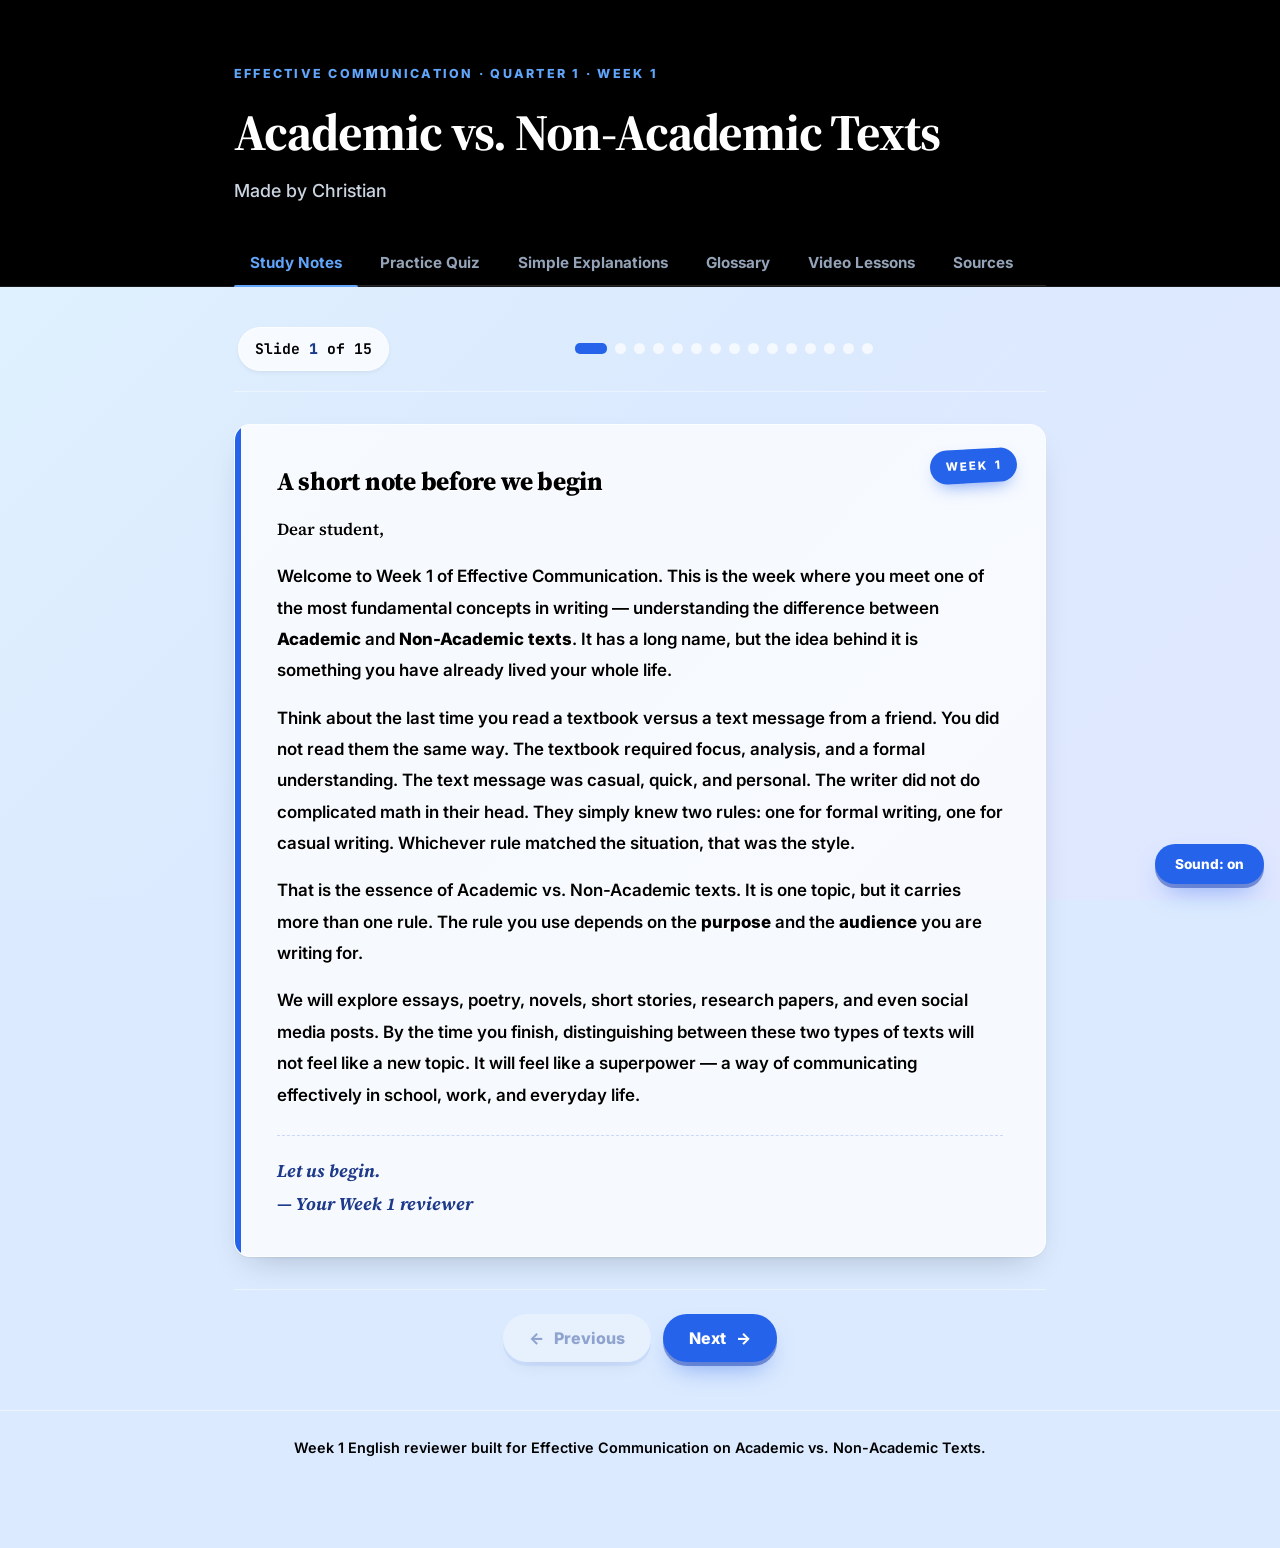
==== index.html @ e472d014 "Rename English2ndtermweek1.html to index.html" ====
<!DOCTYPE html>
<html lang="en">
<head>
<meta charset="UTF-8">
<meta name="viewport" content="width=device-width, initial-scale=1.0">
<title>Week 1 Reviewer — Academic vs Non-Academic Texts</title>
<link rel="preconnect" href="https://fonts.googleapis.com">
<link rel="preconnect" href="https://fonts.gstatic.com" crossorigin>
<link href="https://fonts.googleapis.com/css2?family=Source+Serif+4:ital,opsz,wght@0,8..60,400;0,8..60,600;0,8..60,700;1,8..60,400&family=Inter:wght@400;500;600;700;800&family=JetBrains+Mono:wght@400;500;600&display=swap" rel="stylesheet">
<link rel="stylesheet" href="English2ndtermweek1.css">
<script src="English2ndtermweek1.js" defer></script>
</head>
<body>

<div class="bg-video-overlay" aria-hidden="true"></div>

<div class="reading-progress" aria-hidden="true">
  <div class="reading-progress-fill" id="readingProgress"></div>
</div>

<canvas id="confetti" aria-hidden="true"></canvas>

<header class="site-header">
  <div class="wrap">
    <div class="eyebrow">Effective Communication &middot; Quarter 1 &middot; Week 1</div>
    <h1>Academic vs. Non-Academic Texts</h1>
    <p class="tagline">Made by Christian</p>

    <nav class="tabs" role="tablist">
      <button class="tab is-active" data-tab="learn" role="tab">Study Notes</button>
      <button class="tab" data-tab="quiz" role="tab">Practice Quiz</button>
      <button class="tab" data-tab="cheat" role="tab">Simple Explanations</button>
      <button class="tab" data-tab="glossary" role="tab">Glossary</button>
      <button class="tab" data-tab="videos" role="tab">Video Lessons</button>
      <button class="tab" data-tab="sources" role="tab">Sources</button>
    </nav>
  </div>
</header>

<main class="wrap">

  <!-- STUDY NOTES -->
  <section class="panel is-active" id="learn" role="tabpanel">
    <div class="deck">
      <div class="deck-progress">
        <span class="deck-counter">Slide <span id="slideNum">1</span> of <span id="slideTotal">16</span></span>
        <div class="deck-dots" id="deckDots"></div>
      </div>

      <div class="deck-stage" id="deckStage">

        <article class="slide">
          <div class="card intro-letter">
            <div class="letter-stamp">Week 1</div>
            <h2 class="letter-title">A short note before we begin</h2>
            <p class="letter-greeting">Dear student,</p>
            <p>
              Welcome to Week 1 of Effective Communication. This is the week where you
              meet one of the most fundamental concepts in writing &mdash;
              understanding the difference between <strong>Academic</strong> and
              <strong>Non-Academic texts</strong>. It has a long name, but the
              idea behind it is something you have already lived your whole life.
            </p>
            <p>
              Think about the last time you read a textbook versus a text message from a friend.
              You did not read them the same way. The textbook required focus, analysis,
              and a formal understanding. The text message was casual, quick, and personal.
              The writer did not do complicated math in their head. They simply knew two
              rules: one for formal writing, one for casual writing. Whichever rule
              matched the situation, that was the style.
            </p>
            <p>
              That is the essence of Academic vs. Non-Academic texts. It is one topic,
              but it carries more than one rule. The rule you use depends on the
              <strong>purpose</strong> and the <strong>audience</strong> you are writing for.
            </p>
            <p>
              We will explore essays, poetry, novels, short stories, research papers, and even
              social media posts. By the time you finish, distinguishing between these two types
              of texts will not feel like a new topic. It will feel like a superpower &mdash; a way
              of communicating effectively in school, work, and everyday life.
            </p>
            <p class="letter-sign">Let us begin.<br>&mdash; Your Week 1 reviewer</p>
          </div>
        </article>

        <article class="slide">
          <div class="card card-violet">
            <h2>What is an Academic Text?</h2>
            <p>An <strong>academic text</strong> is a formal, evidence-based mode of writing used in educational and professional contexts to explain, analyze, argue, or report research.</p>
            <div class="callout callout-violet">
              <span class="callout-label">Key Characteristics</span>
              <ul>
                <li><strong>Purpose:</strong> Inform, analyze, argue, or contribute new knowledge.</li>
                <li><strong>Audience:</strong> Scholars, professionals, students.</li>
                <li><strong>Language:</strong> Formal, precise, technical, objective.</li>
                <li><strong>Structure:</strong> Rigid (Introduction, Methodology, Results, Discussion, Conclusion).</li>
                <li><strong>Evidence:</strong> Citations, data, peer-reviewed sources.</li>
              </ul>
            </div>
            <p>Examples include essays, research papers, dissertations, and journal articles. These texts are designed to be read critically and analytically.</p>
          </div>
        </article>

        <article class="slide">
          <div class="card card-teal">
            <h2>What is a Non-Academic Text?</h2>
            <p>A <strong>non-academic text</strong> is a more informal, audience-focused mode of writing used to entertain, persuade, inform casually, or share personal experience.</p>
            <div class="callout callout-pink">
              <span class="callout-label">Key Characteristics</span>
              <ul>
                <li><strong>Purpose:</strong> Entertain, persuade, engage, share personal experience.</li>
                <li><strong>Audience:</strong> General public, peers.</li>
                <li><strong>Language:</strong> Informal, conversational, emotional, figurative.</li>
                <li><strong>Structure:</strong> Flexible (Chapters, stanzas, short paragraphs, dialogue).</li>
                <li><strong>Evidence:</strong> Personal anecdotes, emotional appeals, general observations.</li>
              </ul>
            </div>
            <p>Examples include blogs, social media posts, novels, short stories, and poems. These texts are designed to be read for enjoyment or casual information.</p>
          </div>
        </article>

        <article class="slide">
          <div class="card card-blue">
            <h2>Comparison: Audience & Purpose</h2>
            <table>
                <thead>
                    <tr>
                        <th>Aspect</th>
                        <th>Academic Text</th>
                        <th>Non-Academic Text</th>
                    </tr>
                </thead>
                <tbody>
                    <tr>
                        <td><strong>Audience</strong></td>
                        <td>Academic researchers, students and professionals</td>
                        <td>General audiences with varying levels of knowledge</td>
                    </tr>
                    <tr>
                        <td><strong>Purpose/Function</strong></td>
                        <td>Inform, argue or contribute new knowledge</td>
                        <td>Entertain, persuade or engage</td>
                    </tr>
                </tbody>
            </table>
            <p>The intended audience heavily dictates the purpose. If you are writing for a professor, your purpose is to demonstrate knowledge and analysis. If you are writing for a social media follower, your purpose is to capture attention and entertain.</p>
          </div>
        </article>

        <article class="slide">
          <div class="card card-amber">
            <h2>Comparison: Structure & Language</h2>
            <table>
                <thead>
                    <tr>
                        <th>Aspect</th>
                        <th>Academic Text</th>
                        <th>Non-Academic Text</th>
                    </tr>
                </thead>
                <tbody>
                    <tr>
                        <td><strong>Structure</strong></td>
                        <td>Introduction, body, methodology, discussion, conclusion, references</td>
                        <td>Flexible, depending on the format</td>
                    </tr>
                    <tr>
                        <td><strong>Language</strong></td>
                        <td>Formal, precise, technical, objective</td>
                        <td>Informal, conversational, emotional</td>
                    </tr>
                </tbody>
            </table>
            <p>Academic texts follow a rigid, predictable structure. Non-academic texts break the rules &mdash; a poem uses stanzas, a blog post uses short paragraphs, and a novel uses chapters. The language shifts from objective analysis to emotional connection.</p>
          </div>
        </article>

        <article class="slide">
          <div class="card card-emerald">
            <h2>Deep Dive: Academic Essays</h2>
            <p>An <strong>academic essay</strong> is a formal piece of writing that presents an argument or analysis on a specific topic.</p>
            <ul>
                <li><strong>Structure:</strong> Introduction (with thesis statement), Body paragraphs (each with a topic sentence and evidence), Conclusion.</li>
                <li><strong>Language:</strong> Formal, objective, and precise. Avoids contractions (e.g., "do not" instead of "don't") and slang.</li>
                <li><strong>Purpose:</strong> To persuade the reader through logical reasoning and evidence, not emotional manipulation.</li>
            </ul>
            <div class="callout callout-amber">
              <span class="callout-label">Example Topic</span>
              "The Impact of Social Media on Student Productivity" &mdash; This would require citing studies, analyzing data, and presenting a balanced argument.
            </div>
          </div>
        </article>

        <article class="slide">
          <div class="card card-pink">
            <h2>Deep Dive: Poetry & Creative Writing</h2>
            <p><strong>Poetry</strong> is a form of non-academic literature that uses aesthetic and rhythmic qualities of language to evoke meaning.</p>
            <ul>
                <li><strong>Structure:</strong> Lines, stanzas, and sometimes rhyme schemes. Free verse has no strict rules.</li>
                <li><strong>Language:</strong> Highly figurative, using metaphors, similes, and imagery. Economy of language is key.</li>
                <li><strong>Purpose:</strong> To evoke emotion, tell a story, or express an idea creatively.</li>
            </ul>
            <div class="callout callout-pink">
              <span class="callout-label">Example</span>
              "The sky wept with me." &mdash; This uses personification (giving human traits to the sky) to convey sadness. An academic text would say "It rained heavily while I was sad."
            </div>
          </div>
        </article>

        <article class="slide">
          <div class="card card-violet">
            <h2>Deep Dive: Novels & Short Stories</h2>
            <p><strong>Novels and short stories</strong> are extended fictional narratives that explore characters, plot, and themes.</p>
            <ul>
                <li><strong>Structure:</strong> Chapters (novels) or scenes (short stories), plot development, and varied pacing.</li>
                <li><strong>Language:</strong> Lyrical, conversational, or descriptive. Dialogue is used to reveal character.</li>
                <li><strong>Purpose:</strong> To entertain, explore the human condition, and provide an immersive experience.</li>
            </ul>
            <p>Unlike academic texts, which prioritize facts and logic, novels prioritize narrative and emotional resonance.</p>
          </div>
        </article>

        <article class="slide">
          <div class="card card-blue">
            <h2>Analyzing Excerpt 1: Social Media</h2>
            <p><strong>Topic:</strong> The Impact of Social Media on Student Productivity</p>
            <p><strong>Text:</strong> "Social media platforms have become integral to the daily lives of students, influencing both academic performance and social interactions (Edutopia, 2019). Recent studies indicate that excessive use of social networking sites can lead to reduced concentration and lower academic achievement. However, when used responsibly, these platforms can facilitate collaborative learning, peer support, and access to educational resources."</p>
            <hr>
            <p><strong>Analysis:</strong> This is an <strong>Academic Text</strong>. Notice the formal tone, the citation (Edutopia, 2019), the use of words like "integral," "facilitate," and "collaborative." The purpose is to inform and analyze based on evidence. The intended audience is scholars or educators.</p>
          </div>
        </article>

        <article class="slide">
          <div class="card card-pink">
            <h2>Analyzing Excerpt 2: Personal Blog</h2>
            <p><strong>Topic:</strong> Why I Can't Stop Scrolling</p>
            <p><strong>Text:</strong> "Honestly, I spend way too much time on social media. One minute I'm checking a friend's post, and the next thing I know, an hour has passed. It's fun though &mdash; I get to laugh at memes, watch videos, and chat with people. Sometimes I even find cool study tips or motivational quotes that help me out. Still, I know it distracts me from schoolwork..."</p>
            <hr>
            <p><strong>Analysis:</strong> This is a <strong>Non-Academic Text</strong>. The use of "I," "Honestly," and "way too much" creates a conversational, emotional tone. The purpose is to share a personal experience and entertain. The intended audience is peers or the general public.</p>
          </div>
        </article>

        <article class="slide">
          <div class="card card-emerald">
            <h2>How Purpose and Audience Shape the Text</h2>
            <p>Understanding the difference is crucial for effective communication. When you know <em>who</em> you are writing for and <em>why</em>, you automatically adjust:</p>
            <ul>
                <li><strong>Tone:</strong> Formal vs. Casual</li>
                <li><strong>Vocabulary:</strong> Technical jargon vs. Everyday language</li>
                <li><strong>Structure:</strong> Rigid methodology vs. Flexible narrative</li>
                <li><strong>Evidence:</strong> Citations and data vs. Personal anecdotes</li>
            </ul>
            <p>If you write a formal academic essay using "Honestly, I think..." and memes, you will fail to meet the expectations of your professor. If you write a casual blog post full of citations and technical jargon, your readers will lose interest.</p>
          </div>
        </article>

        <article class="slide">
          <div class="card card-amber">
            <h2>Guide Questions for Analysis</h2>
            <p>When you are given a text to analyze, ask yourself these questions to determine if it is Academic or Non-Academic:</p>
            <ol class="steps">
                <li>What is the text all about? (Topic)</li>
                <li>Is there a difference in the writing style? (Formal vs. Informal)</li>
                <li>How do the purpose and the intended readers shape the way the text is written?</li>
                <li>How do you define academic and non-academic texts through their purposes and audiences?</li>
                <li>Does the text use citations and data, or personal anecdotes and emotions?</li>
            </ol>
          </div>
        </article>

        <article class="slide">
          <div class="card card-blue">
            <h2>Examples of Academic Texts</h2>
            <table>
                <thead>
                    <tr>
                        <th>Example</th>
                        <th>Content</th>
                        <th>Structure</th>
                        <th>Language</th>
                    </tr>
                </thead>
                <tbody>
                    <tr>
                        <td><strong>Essay</strong></td>
                        <td>Argumentative or analytical claims supported by evidence.</td>
                        <td>Introduction, thesis, body, conclusion</td>
                        <td>Formal, precise, used disciplined vocabulary</td>
                    </tr>
                    <tr>
                        <td><strong>Research Paper</strong></td>
                        <td>Original study or systematic review of data and citations.</td>
                        <td>Abstract, introduction, methods, results, discussion, references</td>
                        <td>Objective, technical</td>
                    </tr>
                    <tr>
                        <td><strong>Book Review</strong></td>
                        <td>Critical evaluation of scholarly or literary work with supporting evidence.</td>
                        <td>Summary, critique, evaluation, conclusion, bibliographic details</td>
                        <td>Analytical, evaluative, formal tone</td>
                    </tr>
                </tbody>
            </table>
          </div>
        </article>

        <article class="slide">
          <div class="card card-teal">
            <h2>Examples of Non-Academic Texts</h2>
            <table>
                <thead>
                    <tr>
                        <th>Example</th>
                        <th>Content</th>
                        <th>Structure</th>
                        <th>Language</th>
                    </tr>
                </thead>
                <tbody>
                    <tr>
                        <td><strong>Short Story</strong></td>
                        <td>Fictional narrative focused on characters, plot, and theme.</td>
                        <td>Flexible narrative; scenes and dialogue; variable length</td>
                        <td>Descriptive, figurative, voice driven</td>
                    </tr>
                    <tr>
                        <td><strong>Novel</strong></td>
                        <td>Extended fictional work exploring characters.</td>
                        <td>Chapters, plot development, and varied pacing</td>
                        <td>Lyrical or conversational; stylistic variety</td>
                    </tr>
                    <tr>
                        <td><strong>Poetry</strong></td>
                        <td>Condensed; image-rich; exploring idea</td>
                        <td>Lines and stanzas; forms vary (free verse, sonnet, etc.)</td>
                        <td>Figurative, rhythmic, economy of language</td>
                    </tr>
                </tbody>
            </table>
          </div>
        </article>

        <article class="slide">
          <div class="card card-violet">
            <h2>Key Takeaways</h2>
            <p>Academic and non-academic texts serve different purposes and audiences. Understanding those differences helps students read more critically, choose the right tone and structure, and write more effectively for school, work, and everyday life.</p>
            <div class="callout callout-amber">
              <span class="callout-label">Remember</span>
              <ul>
                <li><strong>Academic:</strong> Formal, evidence-based, objective, structured.</li>
                <li><strong>Non-Academic:</strong> Informal, audience-focused, emotional, flexible.</li>
              </ul>
            </div>
          </div>
        </article>

      </div>

      <div class="deck-controls">
        <button class="deck-btn" id="prevSlide" type="button" aria-label="Previous slide">
          <span aria-hidden="true">&larr;</span> Previous
        </button>
        <button class="deck-btn primary" id="nextSlide" type="button" aria-label="Next slide">
          Next <span aria-hidden="true">&rarr;</span>
        </button>
      </div>
    </div>
  </section>

  <!-- QUIZ -->
  <section class="panel" id="quiz" role="tabpanel">
    <div id="quizArea">
      <div class="quiz-toolbar">
        <div class="quiz-meta">
          <div class="pill pill-violet">Question <span id="qNum">1</span> of 50</div>
          <div class="pill pill-amber">Streak <span id="streak">0</span></div>
          <div class="pill pill-teal">Score <span id="score">0</span></div>
        </div>
        <button class="shuffle-btn" id="shuffleBtn" type="button">
          <span class="shuffle-icon" aria-hidden="true">
            <svg viewBox="0 0 24 24" width="18" height="18" fill="none" stroke="currentColor" stroke-width="2.2" stroke-linecap="round" stroke-linejoin="round">
              <polyline points="16 3 21 3 21 8"></polyline>
              <line x1="4" y1="20" x2="21" y2="3"></line>
              <polyline points="21 16 21 21 16 21"></polyline>
              <line x1="15" y1="15" x2="21" y2="21"></line>
              <line x1="4" y1="4" x2="9" y2="9"></line>
            </svg>
          </span>
          Shuffle questions
        </button>
      </div>

      <div class="progress"><div class="progress-fill" id="barFill"></div></div>

      <div class="q-card" id="questionCard">
        <div class="q-tag" id="qTag">Concept</div>
        <div class="q-text" id="qText"></div>
        <div class="options" id="options"></div>
        <div class="explain" id="explain">
          <div class="explain-head" id="explainHead"></div>
          <div class="explain-body" id="explainBody"></div>
        </div>
        <div class="next-wrap" id="nextWrap">
          <button class="btn" id="nextBtn">Next question</button>
        </div>
      </div>
    </div>
    <div id="resultArea" hidden></div>
  </section>

  <!-- SIMPLE EXPLANATIONS -->
  <section class="panel" id="cheat" role="tabpanel">
    <article class="card card-violet">
      <h2>Simple Explanations</h2>
      <p>Core concepts broken down into easy-to-understand comparisons.</p>
    </article>
    <div id="cheatSheet"></div>
  </section>

  <!-- GLOSSARY -->
  <section class="panel" id="glossary" role="tabpanel">
    <article class="card card-teal">
      <h2>English &mdash; Filipino Glossary</h2>
      <p>Key terms used in this reviewer, with their Filipino translations.</p>
    </article>
    <div id="glossaryList"></div>
  </section>

  <!-- VIDEOS -->
  <section class="panel" id="videos" role="tabpanel">
    <article class="card card-pink">
      <h2>Video Lessons</h2>
      <p>Curated videos to help you master Academic and Non-Academic writing.</p>
    </article>
    <div id="videoList"></div>
  </section>

  <!-- SOURCES -->
  <section class="panel" id="sources" role="tabpanel">
    <article class="card card-emerald">
      <h2>Source Materials</h2>
      <p>Click on any image to zoom in and view the original screenshots. Replace these placeholders with your 24 actual screenshots by updating the <code>src</code> attributes below.</p>
    </article>
    <div class="sources-grid" id="sourcesGrid">
      <!-- Replace the src paths below with your actual image file names (e.g., "screenshot1.png") -->
      <img src="Academicvsnonacademic.png" alt="Source Screenshot 1" class="source-img">
      <img src="1.png" alt="Source Screenshot 2" class="source-img">
      <img src="2.png" alt="Source Screenshot 3" class="source-img">
      <img src="3.png" alt="Source Screenshot 4" class="source-img">
      <img src="4.png" alt="Source Screenshot 5" class="source-img">
      <img src="5.png" alt="Source Screenshot 6" class="source-img">
      <img src="6.png" alt="Source Screenshot 7" class="source-img">
      <img src="7.png" alt="Source Screenshot 8" class="source-img">
      <img src="8.png" alt="Source Screenshot 9" class="source-img">
      <img src="9.png" alt="Source Screenshot 10" class="source-img">
      <img src="10.png" alt="Source Screenshot 11" class="source-img">
      <img src="11.png" alt="Source Screenshot 12" class="source-img">
      <img src="12.png" alt="Source Screenshot 13" class="source-img">
      <img src="13.png" alt="Source Screenshot 14" class="source-img">
      <img src="14.png" alt="Source Screenshot 15" class="source-img">
      <img src="15.png" alt="Source Screenshot 16" class="source-img">
      <img src="16.png" alt="Source Screenshot 17" class="source-img">
      <img src="17.png" alt="Source Screenshot 18" class="source-img">
      <img src="18.png" alt="Source Screenshot 19" class="source-img">
      <img src="19.png" alt="Source Screenshot 20" class="source-img">
      <img src="20.png" alt="Source Screenshot 21" class="source-img">
      <img src="21.png" alt="Source Screenshot 22" class="source-img">
      <img src="22.png" alt="Source Screenshot 23" class="source-img">
      <img src="23.png" alt="Source Screenshot 24" class="source-img">
    </div>
  </section>

</main>

<footer class="site-footer">
  <div class="wrap">
    <p>Week 1 English reviewer built for Effective Communication on Academic vs. Non-Academic Texts.</p>
  </div>
</footer>

<button class="sound-toggle" id="muteBtn" aria-label="Toggle sound">Sound: on</button>

<!-- Zoom Modal -->
<div class="zoom-modal" id="zoomModal">
  <button class="zoom-close" id="zoomClose" aria-label="Close zoom">&times;</button>
  <img src="" alt="Zoomed Source" id="zoomImg">
</div>

</body>
</html>
---- English2ndtermweek1.css ----
/* =====================
   Design tokens — blue
   ===================== */
:root{
  --ink:#000000;
  --ink-2:#000000;
  --ink-3:#1f2937;
  --line:rgba(37,99,235,.22);
  --line-2:rgba(37,99,235,.12);

  --blue:#2563eb;
  --blue-d:#1e3a8a;
  --blue-soft:rgba(219,234,254,.9);

  --sky:#0ea5e9;
  --sky-d:#075985;
  --sky-soft:rgba(224,242,254,.9);

  --indigo:#4f46e5;
  --indigo-d:#312e81;
  --indigo-soft:rgba(224,231,255,.9);

  --cyan:#06b6d4;
  --cyan-d:#155e75;
  --cyan-soft:rgba(207,250,254,.9);

  --navy:#1e3a8a;
  --steel:#334155;

  --green:#10b981;
  --green-d:#065f46;
  --green-soft:rgba(209,250,229,.95);
  --red:#920000;
  --red-d:#991b1b;
  --red-soft:rgba(254,226,226,.95);

  --youtube:#ff0000;

  --glass:rgba(255,255,255,.7);
  --glass-strong:rgba(255,255,255,.82);
  --glass-soft:rgba(255,255,255,.58);
  --glass-blur:blur(10px);

  --radius:16px;
  --radius-sm:10px;
  --shadow:0 1px 2px rgba(15,23,42,.06), 0 14px 32px -16px rgba(15,23,42,.28);
  --shadow-lg:0 26px 50px -22px rgba(15,23,42,.38);

  --ease-out:cubic-bezier(.22,1,.36,1);
  --ease-smooth:cubic-bezier(.4,0,.2,1);
  --ease-spring:cubic-bezier(.34,1.56,.64,1);
}

*{box-sizing:border-box;margin:0;padding:0;}
html{scroll-behavior:smooth;}

body{
  font-family:'Inter',system-ui,-apple-system,'Segoe UI',sans-serif;
  font-size:18px;
  line-height:1.75;
  color:#000;
  font-weight:600;
  background:#dbeafe;
  -webkit-font-smoothing:antialiased;
  padding-bottom:64px;
  position:relative;
  overflow-x:hidden;
  min-height:100vh;
}

.bg-video-overlay{
  position:fixed;
  inset:0;
  background:linear-gradient(135deg, #e0f2fe 0%, #dbeafe 50%, #e0e7ff 100%);
  z-index:-1;
  pointer-events:none;
}

h1,h2,h3{
  font-family:'Source Serif 4',Georgia,serif;
  font-weight:700;
  line-height:1.3;
  color:#000;
}

.wrap{max-width:860px;margin:0 auto;padding:0 24px;position:relative;z-index:2;}

/* Reading progress */
.reading-progress{position:fixed;top:0;left:0;right:0;height:3px;z-index:100;pointer-events:none;}
.reading-progress-fill{
  height:100%;width:0;
  background:var(--blue);
  transition:width .55s var(--ease-out);
  border-radius:0 2px 2px 0;
}

/* Header */
.site-header{
  background:#000000;
  border-bottom:1px solid rgba(255,255,255,.1);
  padding:56px 0 0;
  margin-bottom:40px;
  position:relative;z-index:3;
  animation:headerIn .7s var(--ease-out) both;
}
@keyframes headerIn{from{opacity:0;transform:translateY(-14px);}to{opacity:1;transform:none;}}
.site-header .eyebrow{
  font-size:.78rem;letter-spacing:.18em;text-transform:uppercase;font-weight:800;
  color:#60a5fa;
  margin-bottom:14px;display:inline-block;
}
.site-header h1{
  font-size:clamp(2.2rem,5vw,3.2rem);
  letter-spacing:-.02em;
  margin-bottom:10px;
  color:#ffffff;
}
.site-header .tagline{color:#cbd5e1;font-size:1.12rem;max-width:52ch;font-weight:500;}

/* Tabs */
.tabs{display:flex;gap:6px;margin-top:32px;border-bottom:1px solid rgba(255,255,255,.15);flex-wrap:wrap;}
.tab{
  position:relative;font-family:inherit;font-size:.95rem;font-weight:700;color:#94a3b8;
  background:none;border:none;padding:14px 16px;margin-bottom:-1px;cursor:pointer;
  transition:color .3s var(--ease-smooth);
}
.tab::after{
  content:"";position:absolute;left:50%;right:50%;bottom:-1px;height:2px;
  background:#60a5fa;
  border-radius:2px 2px 0 0;
  transition:left .4s var(--ease-out), right .4s var(--ease-out);
}
.tab:hover{color:#ffffff;}
.tab:hover::after{left:16px;right:16px;}
.tab.is-active{color:#60a5fa;}
.tab.is-active::after{left:0;right:0;}

/* Panels */
.panel{display:none;}
.panel.is-active{display:block;animation:panelIn .6s var(--ease-out) both;}
@keyframes panelIn{from{opacity:0;transform:translateY(18px);}to{opacity:1;transform:none;}}

/* Cards */
.card{
  background:var(--glass);
  backdrop-filter:var(--glass-blur);
  -webkit-backdrop-filter:var(--glass-blur);
  border:1px solid rgba(255,255,255,.55);
  border-radius:var(--radius);
  padding:36px 38px;
  margin-bottom:20px;
  box-shadow:var(--shadow);
  position:relative;overflow:hidden;
  transition:transform .35s var(--ease-out), box-shadow .35s var(--ease-out), border-color .35s, background .35s;
}
.card:hover{
  transform:translateY(-3px);
  box-shadow:var(--shadow-lg);
  border-color:rgba(255,255,255,.8);
  background:rgba(255,255,255,.82);
}
.card::before{content:"";position:absolute;inset:0 auto 0 0;width:5px;background:var(--blue);transition:width .35s var(--ease-out);}
.card:hover::before{width:7px;}

.card-violet::before{background:var(--blue);}
.card-amber::before{background:var(--indigo);}
.card-teal::before{background:var(--cyan);}
.card-blue::before{background:var(--sky);}
.card-pink::before{background:var(--navy);}
.card-emerald::before{background:var(--steel);}

.card h2{
  font-size:1.6rem;
  letter-spacing:-.01em;
  margin-bottom:16px;
  font-weight:800;
  color:#000;
}
.card-violet h2{color:var(--blue-d);}
.card-amber h2{color:var(--indigo-d);}
.card-teal h2{color:var(--cyan-d);}
.card-blue h2{color:var(--sky-d);}
.card-pink h2{color:var(--navy);}
.card-emerald h2{color:var(--steel);}

.card h3.sub{
  font-size:1.08rem;font-family:'Inter',sans-serif;font-weight:800;
  color:#000;margin:28px 0 12px;
  padding-bottom:8px;border-bottom:1px solid var(--line-2);
}
.card h3.sub:first-of-type{margin-top:14px;}
.card p{color:#000;font-size:1.06rem;font-weight:600;margin-bottom:14px;line-height:1.8;}
.card p:last-child{margin-bottom:0;}
.card p strong{color:#000;font-weight:800;}
.card ul, .card ol { margin-left: 20px; margin-bottom: 16px; font-size: 1.05rem; }
.card li { margin-bottom: 8px; }

/* Intro letter */
.intro-letter{background:rgba(255,255,255,.75);padding:40px 42px 36px;}
.intro-letter::before{width:6px;background:var(--blue);}
.letter-stamp{
  position:absolute;top:24px;right:28px;
  font-size:.72rem;letter-spacing:.18em;text-transform:uppercase;font-weight:800;
  color:#fff;background:var(--blue);
  padding:7px 16px;border-radius:999px;
  box-shadow:0 8px 18px -8px rgba(37,99,235,.7);
  transform:rotate(-3deg);
  transition:transform .4s var(--ease-spring);
}
.intro-letter:hover .letter-stamp{transform:rotate(0) scale(1.05);}
.letter-title{
  font-family:'Source Serif 4',Georgia,serif;
  font-size:1.75rem;font-weight:800;color:var(--blue-d);
  margin-bottom:20px;letter-spacing:-.015em;
}
.letter-greeting{
  font-family:'Source Serif 4',Georgia,serif;
  font-size:1.25rem;font-weight:700;color:#000;margin-bottom:16px;
}
.intro-letter p{color:#000;font-size:1.06rem;font-weight:600;line-height:1.85;margin-bottom:16px;}
.intro-letter p.letter-sign{
  font-family:'Source Serif 4',Georgia,serif;font-style:italic;
  color:var(--blue-d);margin-top:24px;padding-top:18px;
  border-top:1px dashed var(--line);font-size:1.12rem;font-weight:700;
}

/* Callouts */
.callout{
  background:rgba(219,234,254,.92);
  backdrop-filter:blur(6px);
  -webkit-backdrop-filter:blur(6px);
  border-left:4px solid var(--blue);
  border-radius:0 var(--radius-sm) var(--radius-sm) 0;
  padding:18px 22px;margin:20px 0;
  color:#000;font-size:1.02rem;font-weight:600;line-height:1.75;
  transition:transform .3s var(--ease-out);
}
.callout:hover{transform:translateX(4px);}
.callout-label{
  display:block;font-size:.76rem;letter-spacing:.14em;text-transform:uppercase;
  font-weight:800;color:var(--blue-d);margin-bottom:8px;
}
.callout-violet{background:rgba(219,234,254,.92);border-left-color:var(--blue);}
.callout-violet .callout-label{color:var(--blue-d);}
.callout-amber{background:rgba(224,231,255,.92);border-left-color:var(--indigo);}
.callout-amber .callout-label{color:var(--indigo-d);}
.callout-pink{background:rgba(224,242,254,.92);border-left-color:var(--sky);}
.callout-pink .callout-label{color:var(--sky-d);}

/* Steps */
.steps{list-style:none;counter-reset:s;margin:16px 0 4px;}
.steps li{
  counter-increment:s;position:relative;
  padding:14px 0 14px 50px;
  color:#000;font-size:1.05rem;font-weight:600;
  border-bottom:1px solid var(--line-2);
  transition:padding-left .3s var(--ease-out), color .3s;
}
.steps li:hover{padding-left:56px;color:#000;}
.steps li:last-child{border-bottom:none;}
.steps li::before{
  content:counter(s);position:absolute;left:0;top:50%;
  transform:translateY(-50%);
  width:34px;height:34px;border-radius:50%;
  background:var(--blue);
  color:#fff;font-size:.95rem;font-weight:800;
  display:grid;place-items:center;
  box-shadow:0 6px 14px -6px rgba(37,99,235,.55);
  transition:transform .35s var(--ease-spring);
}
.steps li:hover::before{transform:translateY(-50%) scale(1.12);}

/* Tables */
table {
    width: 100%;
    border-collapse: collapse;
    margin: 20px 0;
    font-size: 0.95rem;
    background: rgba(255,255,255,.6);
    border-radius: var(--radius-sm);
    overflow: hidden;
}
th, td {
    border: 1px solid rgba(37,99,235,.15);
    padding: 12px 16px;
    text-align: left;
    color: #000;
}
th {
    background-color: rgba(219,234,254,.9);
    font-weight: 800;
}
tr:nth-child(even) {
    background-color: rgba(255,255,255,.4);
}

/* Deck */
.deck{position:relative;}

.deck-progress{
  display:flex;align-items:center;gap:16px;
  padding:0 4px 20px;border-bottom:1px solid rgba(255,255,255,.45);
  margin-bottom:32px;flex-wrap:wrap;
}
.deck-counter{
  font-family:'JetBrains Mono',ui-monospace,monospace;
  font-size:.92rem;font-weight:700;color:#000;
  padding:8px 16px;background:rgba(255,255,255,.75);
  backdrop-filter:blur(8px);
  -webkit-backdrop-filter:blur(8px);
  border:1px solid rgba(255,255,255,.6);
  border-radius:999px;
  white-space:nowrap;
  box-shadow:0 2px 6px -3px rgba(15,23,42,.15);
}
.deck-counter #slideNum{color:var(--blue-d);font-weight:800;}
.deck-dots{flex:1;display:flex;gap:8px;justify-content:center;align-items:center;flex-wrap:wrap;}
.deck-dot{
  width:11px;height:11px;border-radius:50%;
  background:rgba(255,255,255,.7);border:none;padding:0;cursor:pointer;
  transition:all .35s var(--ease-out);
}
.deck-dot:hover{transform:scale(1.5);background:var(--blue);}
.deck-dot.is-done{background:var(--blue);opacity:.6;}
.deck-dot.is-active{
  background:var(--blue);
  width:32px;border-radius:5px;
  box-shadow:0 6px 14px -6px rgba(37,99,235,.65);
}
.deck-dot.is-active:hover{transform:scale(1.05);}

.deck-stage{display:grid;align-items:start;}
.deck-stage > .slide{
  grid-area:1 / 1;
  opacity:0;visibility:hidden;
  transform:translateY(16px) scale(.985);
  transition:opacity .55s var(--ease-smooth),
             transform .7s var(--ease-out),
             visibility 0s linear .7s;
  pointer-events:none;
}
.deck-stage > .slide.is-active{
  opacity:1;visibility:visible;
  transform:translateY(0) scale(1);
  transition-delay:0s;pointer-events:auto;
}
.deck-stage > .slide > .card{margin-bottom:0;}

/* Deck nav */
.deck-controls{
  display:flex;
  justify-content:center;
  align-items:center;
  gap:12px;
  margin-top:32px;
  padding-top:24px;
  border-top:1px solid rgba(255,255,255,.45);
}
.deck-btn{
  display:inline-flex;align-items:center;gap:10px;
  font-family:inherit;font-size:1rem;font-weight:800;
  padding:14px 26px;border-radius:999px;cursor:pointer;border:none;
  background:rgba(255,255,255,.85);
  backdrop-filter:blur(8px);
  -webkit-backdrop-filter:blur(8px);
  color:var(--blue-d);
  box-shadow:0 4px 0 rgba(37,99,235,.2), 0 10px 22px -12px rgba(15,23,42,.3);
  transition:transform .3s var(--ease-spring), box-shadow .3s var(--ease-out), opacity .3s, background .3s;
}
.deck-btn:hover:not(:disabled){
  transform:translateY(-3px);
  background:rgba(255,255,255,1);
  box-shadow:0 7px 0 rgba(37,99,235,.2), 0 16px 28px -12px rgba(15,23,42,.4);
}
.deck-btn:active:not(:disabled){
  transform:translateY(1px);
  box-shadow:0 2px 0 rgba(37,99,235,.2), 0 4px 10px -6px rgba(15,23,42,.3);
}
.deck-btn:disabled{opacity:.4;cursor:not-allowed;transform:none;}
.deck-btn.primary{
  color:#fff;
  background:var(--blue);
  box-shadow:0 4px 0 rgba(30,64,175,.5), 0 14px 26px -10px rgba(37,99,235,.55);
}
.deck-btn.primary:hover:not(:disabled){
  background:var(--blue-d);
  box-shadow:0 7px 0 rgba(30,64,175,.5), 0 20px 32px -10px rgba(37,99,235,.65);
}

/* Quiz */
.quiz-toolbar{display:flex;gap:12px;justify-content:space-between;align-items:center;flex-wrap:wrap;margin-bottom:16px;}
.quiz-meta{display:flex;gap:8px;flex-wrap:wrap;}
.pill{
  background:rgba(255,255,255,.85);
  backdrop-filter:blur(8px);
  -webkit-backdrop-filter:blur(8px);
  border:1px solid rgba(255,255,255,.6);
  border-radius:999px;
  padding:8px 16px;font-size:.88rem;color:#000;font-weight:700;
  transition:transform .3s var(--ease-out), box-shadow .3s;
}
.pill:hover{transform:translateY(-2px);box-shadow:0 8px 18px -10px rgba(15,23,42,.3);}
.pill span{font-weight:900;color:#000;}
.pill-violet{background:rgba(219,234,254,.9);border-color:rgba(37,99,235,.35);color:var(--blue-d);}
.pill-violet span{color:var(--blue-d);}
.pill-amber{background:rgba(224,231,255,.9);border-color:rgba(79,70,229,.35);color:var(--indigo-d);}
.pill-amber span{color:var(--indigo-d);}
.pill-teal{background:rgba(207,250,254,.9);border-color:rgba(6,182,212,.4);color:var(--cyan-d);}
.pill-teal span{color:var(--cyan-d);}

.shuffle-btn{
  display:inline-flex;align-items:center;gap:9px;
  font-family:inherit;font-size:.95rem;font-weight:800;color:#fff;
  background:var(--blue);
  border:none;border-radius:999px;padding:13px 24px;cursor:pointer;
  box-shadow:0 4px 0 rgba(30,64,175,.5), 0 14px 26px -10px rgba(37,99,235,.55);
  transition:transform .3s var(--ease-spring), box-shadow .3s var(--ease-out), background .3s;
}
.shuffle-btn:hover{transform:translateY(-3px);background:var(--blue-d);box-shadow:0 7px 0 rgba(30,64,175,.5), 0 20px 32px -10px rgba(37,99,235,.65);}
.shuffle-btn:active{transform:translateY(1px);box-shadow:0 2px 0 rgba(30,64,175,.5);}
.shuffle-btn.is-spinning .shuffle-icon svg{animation:spin .7s var(--ease-out);}
@keyframes spin{from{transform:rotate(0);}to{transform:rotate(360deg);}}
.shuffle-icon{display:inline-flex;}

.progress{height:5px;background:rgba(255,255,255,.6);border-radius:3px;overflow:hidden;margin-bottom:24px;}
.progress-fill{
  height:100%;width:0;
  background:var(--blue);
  border-radius:3px;
  transition:width .6s var(--ease-out);
}

.q-card{
  background:rgba(255,255,255,.82);
  backdrop-filter:var(--glass-blur);
  -webkit-backdrop-filter:var(--glass-blur);
  border:1px solid rgba(255,255,255,.65);
  border-radius:var(--radius);padding:36px 38px;box-shadow:var(--shadow);
  animation:qIn .5s var(--ease-out) both;
}
@keyframes qIn{from{opacity:0;transform:translateY(12px);}to{opacity:1;transform:none;}}
.q-tag{
  display:inline-block;font-size:.76rem;letter-spacing:.14em;text-transform:uppercase;
  font-weight:900;color:var(--blue-d);background:rgba(219,234,254,.95);
  padding:6px 14px;border-radius:999px;margin-bottom:18px;
}
.q-text{
  font-family:'Source Serif 4',Georgia,serif;
  font-size:1.35rem;line-height:1.6;font-weight:700;
  white-space:pre-line;color:#000;margin-bottom:26px;
}

.options{display:grid;gap:12px;}
.opt{
  display:flex;align-items:flex-start;gap:14px;
  width:100%;text-align:left;
  background:rgba(255,255,255,.88);
  backdrop-filter:blur(6px);
  -webkit-backdrop-filter:blur(6px);
  border:2px solid rgba(255,255,255,.7);
  border-radius:var(--radius-sm);padding:16px 18px;
  font-family:inherit;font-size:1.05rem;font-weight:600;line-height:1.55;color:#000;
  cursor:pointer;
  transition:background .25s var(--ease-smooth),
             border-color .25s var(--ease-smooth),
             transform .25s var(--ease-spring),
             box-shadow .25s var(--ease-out);
}
.opt:hover:not(:disabled){
  background:rgba(219,234,254,.95);border-color:var(--blue);
  transform:translateY(-2px) scale(1.005);
  box-shadow:0 12px 24px -12px rgba(37,99,235,.45);
}
.opt:disabled{cursor:default;}
.opt .letter{
  flex:0 0 auto;width:28px;height:28px;border-radius:8px;
  background:rgba(37,99,235,.18);color:var(--blue-d);
  font-size:.88rem;font-weight:900;display:grid;place-items:center;
  transition:background .25s, color .25s, transform .25s var(--ease-spring);
}
.opt:hover:not(:disabled) .letter{transform:scale(1.1);}
.opt.correct{background:var(--green-soft);border-color:var(--green);box-shadow:0 8px 20px -10px rgba(16,185,129,.55);}
.opt.correct .letter{background:var(--green);color:#fff;}
.opt.wrong{background:var(--red-soft);border-color:var(--red);box-shadow:0 8px 20px -10px rgba(239,68,68,.55);}
.opt.wrong .letter{background:var(--red);color:#fff;}
.opt.dim{opacity:.5;}

.explain{
  display:none;margin-top:24px;border-radius:var(--radius-sm);padding:22px 24px;
  border:2px solid rgba(255,255,255,.7);
  background:rgba(255,255,255,.7);
  backdrop-filter:blur(8px);
  -webkit-backdrop-filter:blur(8px);
}
.explain.is-visible{display:block;animation:explainIn .5s var(--ease-out) both;}
@keyframes explainIn{from{opacity:0;transform:translateY(8px);}to{opacity:1;transform:none;}}
.explain.is-correct{background:var(--green-soft);border-color:var(--green);}
.explain.is-wrong{background:var(--red-soft);border-color:var(--red);}
.explain-head{
  font-family:'Source Serif 4',Georgia,serif;font-size:1.2rem;font-weight:800;
  margin-bottom:12px;color:#000;
}
.explain.is-correct .explain-head{color:var(--green-d);}
.explain.is-wrong .explain-head{color:var(--red-d);}
.explain-body{
  color:#000;font-size:1rem;font-weight:600;line-height:1.85;
  white-space:pre-line;
  font-family:'JetBrains Mono',ui-monospace,monospace;
}

.next-wrap{margin-top:24px;display:none;}
.next-wrap.is-visible{display:block;animation:explainIn .4s var(--ease-out) both;}

.btn{
  font-family:inherit;font-size:1rem;font-weight:800;
  border:none;border-radius:999px;padding:15px 30px;
  cursor:pointer;color:#fff;
  background:var(--blue);
  box-shadow:0 4px 0 rgba(30,64,175,.5), 0 14px 26px -10px rgba(37,99,235,.55);
  transition:transform .3s var(--ease-spring), box-shadow .3s var(--ease-out), background .3s;
}
.btn:hover{transform:translateY(-3px);background:var(--blue-d);box-shadow:0 7px 0 rgba(30,64,175,.5), 0 20px 32px -10px rgba(37,99,235,.65);}
.btn:active{transform:translateY(1px);box-shadow:0 2px 0 rgba(30,64,175,.5);}
.btn.secondary{
  background:rgba(255,255,255,.9);
  backdrop-filter:blur(8px);
  -webkit-backdrop-filter:blur(8px);
  color:var(--blue-d);
  box-shadow:0 4px 0 rgba(37,99,235,.2), 0 10px 22px -12px rgba(15,23,42,.3);
  border:1px solid rgba(255,255,255,.6);
}
.btn.secondary:hover{background:rgba(255,255,255,1);box-shadow:0 7px 0 rgba(37,99,235,.2), 0 16px 28px -12px rgba(15,23,42,.4);}

/* Results */
.result-card{text-align:center;}
.result-score{
  font-family:'Source Serif 4',Georgia,serif;font-size:4rem;font-weight:800;line-height:1;
  color:var(--blue-d);
  margin:10px 0 8px;
}
.result-msg{font-size:1.15rem;color:#000;font-weight:700;margin-bottom:6px;}
.result-meta{font-size:1rem;color:#1f2937;font-weight:600;margin-bottom:22px;}
.result-actions{display:flex;gap:10px;justify-content:center;flex-wrap:wrap;margin-top:26px;}

/* Simple Explanations / Glossary / Video items / Sources */
.cheat-item,.gloss-item,.video-item{
  background:rgba(255,255,255,.78);
  backdrop-filter:var(--glass-blur);
  -webkit-backdrop-filter:var(--glass-blur);
  border:1px solid rgba(255,255,255,.6);
  border-radius:var(--radius);
  box-shadow:var(--shadow);
  transition:transform .35s var(--ease-out), box-shadow .35s var(--ease-out), border-color .3s, background .3s;
}
.cheat-item{padding:24px 26px;margin-bottom:14px;}
.cheat-item:hover{transform:translateY(-4px);box-shadow:var(--shadow-lg);border-color:rgba(255,255,255,.9);background:rgba(255,255,255,.9);}
.cheat-item h4{font-family:'Source Serif 4',Georgia,serif;font-size:1.2rem;font-weight:800;color:var(--blue-d);margin-bottom:14px;}
.cheat-item p{font-size:.95rem;color:#000;font-weight:600;line-height:1.7;margin:0;}
.cheat-item ul { margin-top: 10px; margin-bottom: 0; font-size: 0.95rem; }

.gloss-item{
  padding:22px 26px;margin-bottom:12px;
  display:grid;grid-template-columns:1fr 1fr;gap:20px;
}
.gloss-item:hover{transform:translateY(-4px);box-shadow:var(--shadow-lg);border-color:rgba(255,255,255,.9);background:rgba(255,255,255,.9);}
.gloss-en,.gloss-fil{padding:8px 0;}
.gloss-en{border-right:1px dashed var(--line);padding-right:20px;}
.gloss-label{font-size:.72rem;letter-spacing:.14em;text-transform:uppercase;font-weight:900;margin-bottom:8px;display:block;}
.gloss-en .gloss-label{color:var(--blue-d);}
.gloss-fil .gloss-label{color:var(--cyan-d);}
.gloss-term{font-family:'Source Serif 4',Georgia,serif;font-size:1.15rem;font-weight:800;color:#000;margin-bottom:6px;}
.gloss-def{font-size:.95rem;color:#000;font-weight:600;line-height:1.7;}

.video-item{
  padding:22px 26px;margin-bottom:14px;
  display:flex;gap:18px;align-items:flex-start;
}
.video-item:hover{transform:translateY(-4px);box-shadow:var(--shadow-lg);border-color:rgba(255,255,255,.9);background:rgba(255,255,255,.9);}
.video-thumb{
  flex:0 0 auto;width:58px;height:58px;border-radius:14px;
  display:grid;place-items:center;
  background:var(--youtube);
  color:#fff;
  box-shadow:0 8px 18px -8px rgba(255,0,0,.6);
  transition:transform .35s var(--ease-spring);
}
.video-item:hover .video-thumb{transform:scale(1.08) rotate(-4deg);}
.video-thumb svg{width:28px;height:28px;fill:#fff;}
.video-body{flex:1;min-width:0;}
.video-lang{display:inline-block;font-size:.72rem;letter-spacing:.12em;text-transform:uppercase;font-weight:900;padding:4px 12px;border-radius:999px;margin-bottom:10px;}
.video-lang.en{background:rgba(224,242,254,.95);color:var(--sky-d);}
.video-lang.fil{background:rgba(207,250,254,.95);color:var(--cyan-d);}
.video-title{font-family:'Source Serif 4',Georgia,serif;font-size:1.18rem;font-weight:800;color:#000;margin-bottom:4px;line-height:1.35;}
.video-channel{font-size:.9rem;color:#1f2937;font-weight:700;margin-bottom:10px;}
.video-desc{font-size:.95rem;color:#000;font-weight:600;line-height:1.7;margin-bottom:12px;}
.video-link{
  display:inline-flex;align-items:center;gap:7px;
  font-size:.9rem;font-weight:800;color:var(--youtube);text-decoration:none;
  padding:8px 16px;border-radius:999px;border:2px solid var(--youtube);
  transition:background .25s, color .25s, transform .25s var(--ease-out);
}
.video-link:hover{background:var(--youtube);color:#fff;transform:translateY(-2px);}
.video-link svg{width:14px;height:14px;fill:currentColor;}

/* Sources Grid & Zoom */
.sources-grid {
  display: grid;
  grid-template-columns: repeat(auto-fill, minmax(160px, 1fr));
  gap: 16px;
  margin-top: 20px;
}
.source-img {
  width: 100%;
  height: auto;
  border-radius: var(--radius-sm);
  cursor: pointer;
  border: 3px solid rgba(255,255,255,.6);
  box-shadow: var(--shadow);
  transition: transform .3s var(--ease-spring), box-shadow .3s var(--ease-out), border-color .3s;
}
.source-img:hover {
  transform: scale(1.05) translateY(-4px);
  box-shadow: var(--shadow-lg);
  border-color: var(--blue);
}

.zoom-modal {
  position: fixed;
  inset: 0;
  background: rgba(0,0,0,.88);
  backdrop-filter: blur(10px);
  -webkit-backdrop-filter: blur(10px);
  display: flex;
  justify-content: center;
  align-items: center;
  z-index: 2000;
  opacity: 0;
  pointer-events: none;
  transition: opacity .3s ease;
}
.zoom-modal.active {
  opacity: 1;
  pointer-events: auto;
}
.zoom-modal img {
  max-width: 95%;
  max-height: 95%;
  border-radius: var(--radius-sm);
  box-shadow: 0 20px 60px rgba(0,0,0,.6);
  transform: scale(.92);
  transition: transform .3s var(--ease-spring);
}
.zoom-modal.active img {
  transform: scale(1);
}
.zoom-close {
  position: absolute;
  top: 24px;
  right: 30px;
  background: var(--red);
  color: white;
  border: none;
  border-radius: 50%;
  width: 48px;
  height: 48px;
  font-size: 2rem;
  line-height: 1;
  cursor: pointer;
  display: grid;
  place-items: center;
  box-shadow: 0 4px 15px rgba(239,68,68,.5);
  transition: transform .2s, background .2s;
}
.zoom-close:hover {
  transform: scale(1.1) rotate(90deg);
  background: var(--red-d);
}

/* Footer & sound */
.site-footer{
  border-top:1px solid rgba(255,255,255,.45);
  margin-top:48px;padding:24px 0;
  position:relative;z-index:2;
}
.site-footer p{font-size:.9rem;color:#000;text-align:center;font-weight:600;}

.sound-toggle{
  position:fixed;bottom:16px;right:16px;
  font-family:inherit;font-size:.85rem;font-weight:800;
  color:#fff;background:var(--blue);
  border:none;border-radius:999px;padding:12px 20px;cursor:pointer;
  box-shadow:0 4px 0 rgba(30,64,175,.5), 0 14px 26px -10px rgba(37,99,235,.55);
  transition:transform .3s var(--ease-spring), box-shadow .3s var(--ease-out), background .3s;
  z-index:50;
}
.sound-toggle:hover{transform:translateY(-3px);background:var(--blue-d);}
.sound-toggle:active{transform:translateY(1px);box-shadow:0 2px 0 rgba(30,64,175,.5);}

#confetti{position:fixed;inset:0;pointer-events:none;z-index:60;}

/* Extra — text halo for readability */
.card p,
.card li,
.card h2,
.card h3,
.q-text,
.opt,
.explain-body,
.explain-head,
.gloss-def,
.gloss-term,
.video-desc,
.video-title,
.cheat-item p,
.callout{
  text-shadow:0 1px 0 rgba(255,255,255,.9), 0 0 1px rgba(255,255,255,.7);
}

/* Responsive */
@media (max-width:640px){
  body{font-size:17px;}
  .site-header{padding-top:36px;}
  .site-header h1{font-size:2rem;}
  .card{padding:26px 22px;}
  .q-card{padding:26px 22px;}
  .wrap{padding:0 18px;}
  .q-text{font-size:1.15rem;}
  .result-score{font-size:3rem;}
  .shuffle-btn{width:100%;justify-content:center;}
  .quiz-toolbar{flex-direction:column;align-items:stretch;}
  .gloss-item{grid-template-columns:1fr;gap:12px;}
  .gloss-en{border-right:none;border-bottom:1px dashed var(--line);padding-right:0;padding-bottom:12px;}
  .video-item{flex-direction:column;gap:12px;}
  .intro-letter{padding:28px 22px 26px;}
  .letter-stamp{position:static;display:inline-block;margin-bottom:14px;transform:none;}
  .letter-title{font-size:1.4rem;}
  .deck-controls{flex-direction:row;gap:10px;}
  .deck-btn{padding:12px 18px;font-size:.92rem;}
  .deck-progress{flex-direction:column;gap:12px;}
  .deck-dots{width:100%;}
  table { font-size: 0.85rem; }
  th, td { padding: 8px; }
  .sources-grid { grid-template-columns: repeat(auto-fill, minmax(120px, 1fr)); }
}

@media (prefers-reduced-motion:reduce){
  *,*::before,*::after{
    animation-duration:.01ms !important;
    animation-iteration-count:1 !important;
    transition-duration:.01ms !important;
  }
}
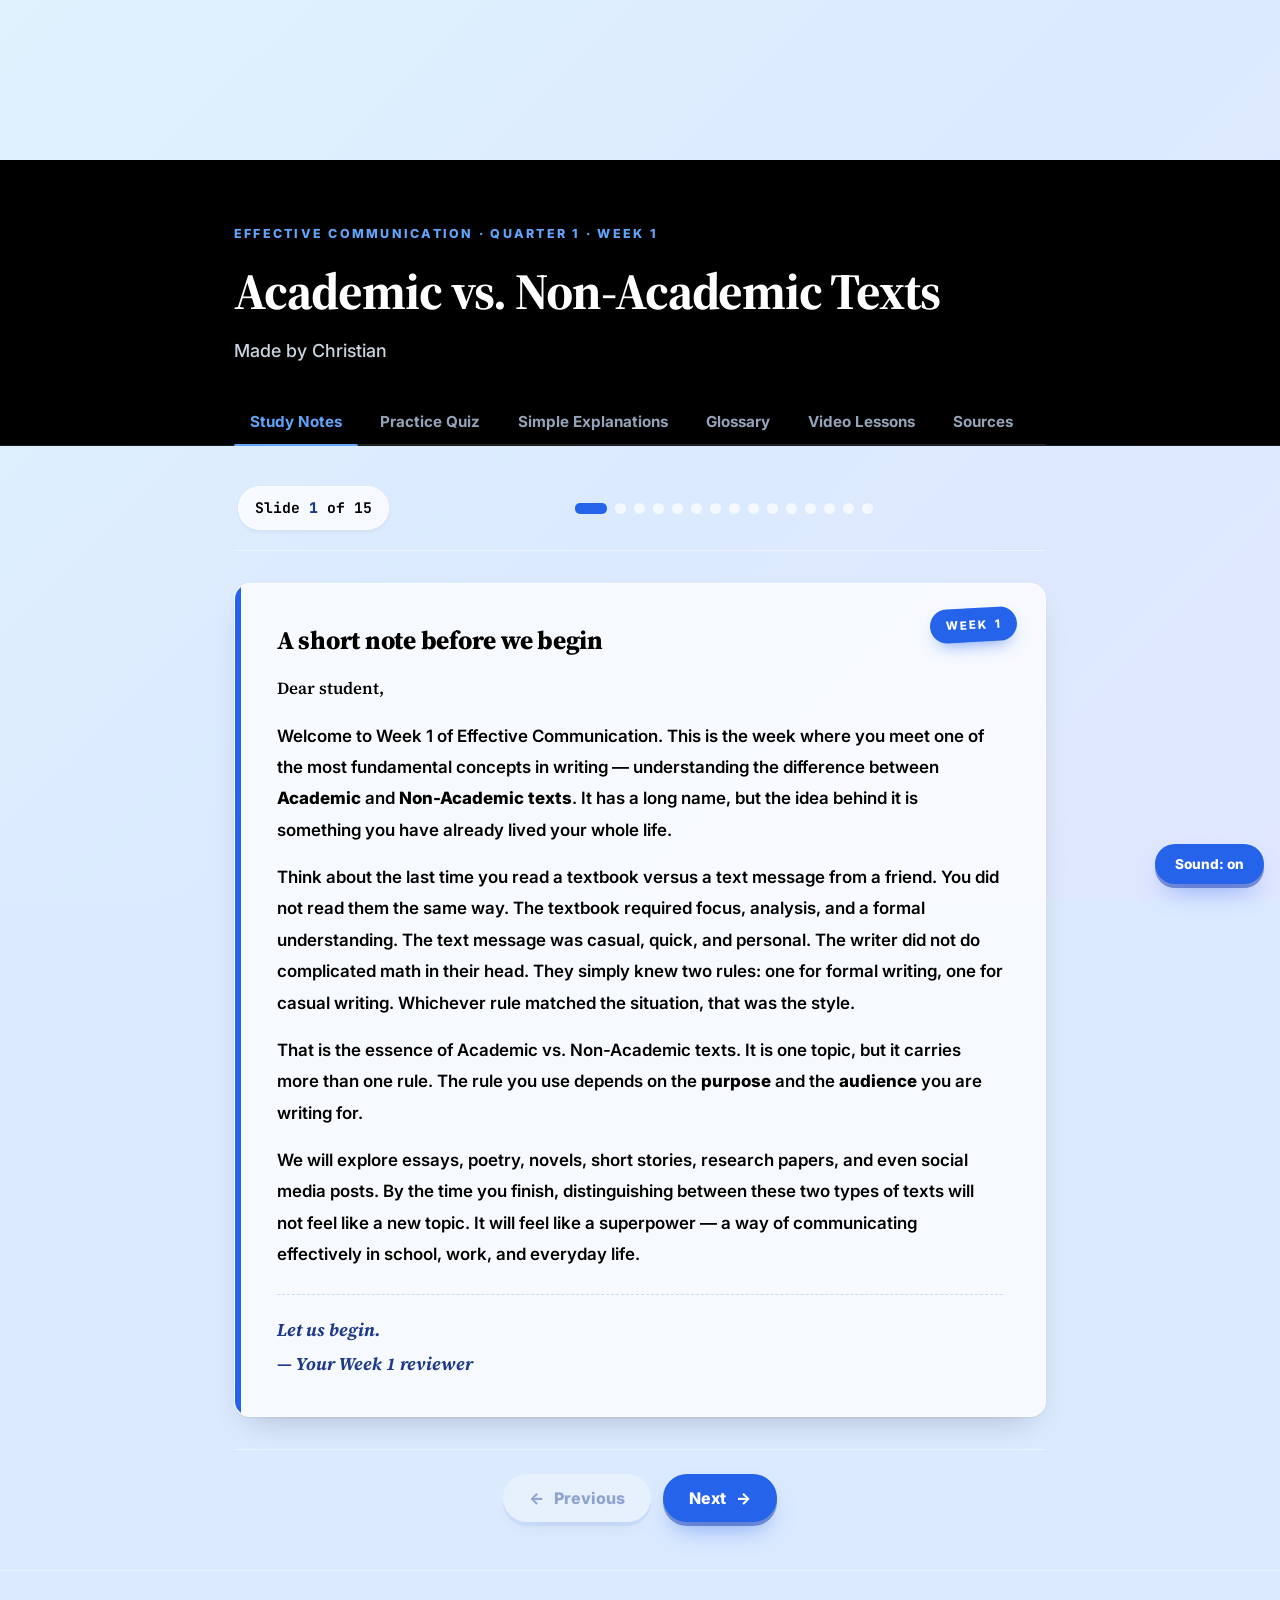
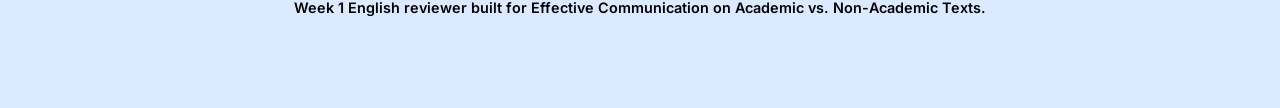
==== commit 60ba4ed8: "Update index.html" ====
--- a/index.html
+++ b/index.html
@@ -12,6 +12,10 @@
 </head>
 <body>
 
+<!-- Background video -->
+<video class="bg-video" autoplay muted loop playsinline preload="auto">
+  <source src="Background1.mp4" type="video/mp4">
+</video>
 <div class="bg-video-overlay" aria-hidden="true"></div>
 
 <div class="reading-progress" aria-hidden="true">
@@ -440,34 +444,37 @@
   <section class="panel" id="sources" role="tabpanel">
     <article class="card card-emerald">
       <h2>Source Materials</h2>
-      <p>Click on any image to zoom in and view the original screenshots. Replace these placeholders with your 24 actual screenshots by updating the <code>src</code> attributes below.</p>
+      <p>Swipe left or right to browse through the screenshots. Click on any image to zoom in.</p>
     </article>
-    <div class="sources-grid" id="sourcesGrid">
-      <!-- Replace the src paths below with your actual image file names (e.g., "screenshot1.png") -->
-      <img src="Academicvsnonacademic.png" alt="Source Screenshot 1" class="source-img">
-      <img src="1.png" alt="Source Screenshot 2" class="source-img">
-      <img src="2.png" alt="Source Screenshot 3" class="source-img">
-      <img src="3.png" alt="Source Screenshot 4" class="source-img">
-      <img src="4.png" alt="Source Screenshot 5" class="source-img">
-      <img src="5.png" alt="Source Screenshot 6" class="source-img">
-      <img src="6.png" alt="Source Screenshot 7" class="source-img">
-      <img src="7.png" alt="Source Screenshot 8" class="source-img">
-      <img src="8.png" alt="Source Screenshot 9" class="source-img">
-      <img src="9.png" alt="Source Screenshot 10" class="source-img">
-      <img src="10.png" alt="Source Screenshot 11" class="source-img">
-      <img src="11.png" alt="Source Screenshot 12" class="source-img">
-      <img src="12.png" alt="Source Screenshot 13" class="source-img">
-      <img src="13.png" alt="Source Screenshot 14" class="source-img">
-      <img src="14.png" alt="Source Screenshot 15" class="source-img">
-      <img src="15.png" alt="Source Screenshot 16" class="source-img">
-      <img src="16.png" alt="Source Screenshot 17" class="source-img">
-      <img src="17.png" alt="Source Screenshot 18" class="source-img">
-      <img src="18.png" alt="Source Screenshot 19" class="source-img">
-      <img src="19.png" alt="Source Screenshot 20" class="source-img">
-      <img src="20.png" alt="Source Screenshot 21" class="source-img">
-      <img src="21.png" alt="Source Screenshot 22" class="source-img">
-      <img src="22.png" alt="Source Screenshot 23" class="source-img">
-      <img src="23.png" alt="Source Screenshot 24" class="source-img">
+    <div class="carousel-wrapper">
+      <button class="carousel-btn prev" onclick="scrollCarousel(-1)">&#10094;</button>
+      <div class="sources-carousel" id="sourcesCarousel">
+        <img src="Academicvsnonacademic.png" alt="Source Screenshot 1" class="source-img">
+        <img src="1.png" alt="Source Screenshot 2" class="source-img">
+        <img src="2.png" alt="Source Screenshot 3" class="source-img">
+        <img src="3.png" alt="Source Screenshot 4" class="source-img">
+        <img src="4.png" alt="Source Screenshot 5" class="source-img">
+        <img src="5.png" alt="Source Screenshot 6" class="source-img">
+        <img src="6.png" alt="Source Screenshot 7" class="source-img">
+        <img src="7.png" alt="Source Screenshot 8" class="source-img">
+        <img src="8.png" alt="Source Screenshot 9" class="source-img">
+        <img src="9.png" alt="Source Screenshot 10" class="source-img">
+        <img src="10.png" alt="Source Screenshot 11" class="source-img">
+        <img src="11.png" alt="Source Screenshot 12" class="source-img">
+        <img src="12.png" alt="Source Screenshot 13" class="source-img">
+        <img src="13.png" alt="Source Screenshot 14" class="source-img">
+        <img src="14.png" alt="Source Screenshot 15" class="source-img">
+        <img src="15.png" alt="Source Screenshot 16" class="source-img">
+        <img src="16.png" alt="Source Screenshot 17" class="source-img">
+        <img src="17.png" alt="Source Screenshot 18" class="source-img">
+        <img src="18.png" alt="Source Screenshot 19" class="source-img">
+        <img src="19.png" alt="Source Screenshot 20" class="source-img">
+        <img src="20.png" alt="Source Screenshot 21" class="source-img">
+        <img src="21.png" alt="Source Screenshot 22" class="source-img">
+        <img src="22.png" alt="Source Screenshot 23" class="source-img">
+        <img src="23.png" alt="Source Screenshot 24" class="source-img">
+      </div>
+      <button class="carousel-btn next" onclick="scrollCarousel(1)">&#10095;</button>
     </div>
   </section>
 
@@ -484,7 +491,9 @@
 <!-- Zoom Modal -->
 <div class="zoom-modal" id="zoomModal">
   <button class="zoom-close" id="zoomClose" aria-label="Close zoom">&times;</button>
+  <button class="zoom-nav prev" id="zoomPrev">&#10094;</button>
   <img src="" alt="Zoomed Source" id="zoomImg">
+  <button class="zoom-nav next" id="zoomNext">&#10095;</button>
 </div>
 
 </body>
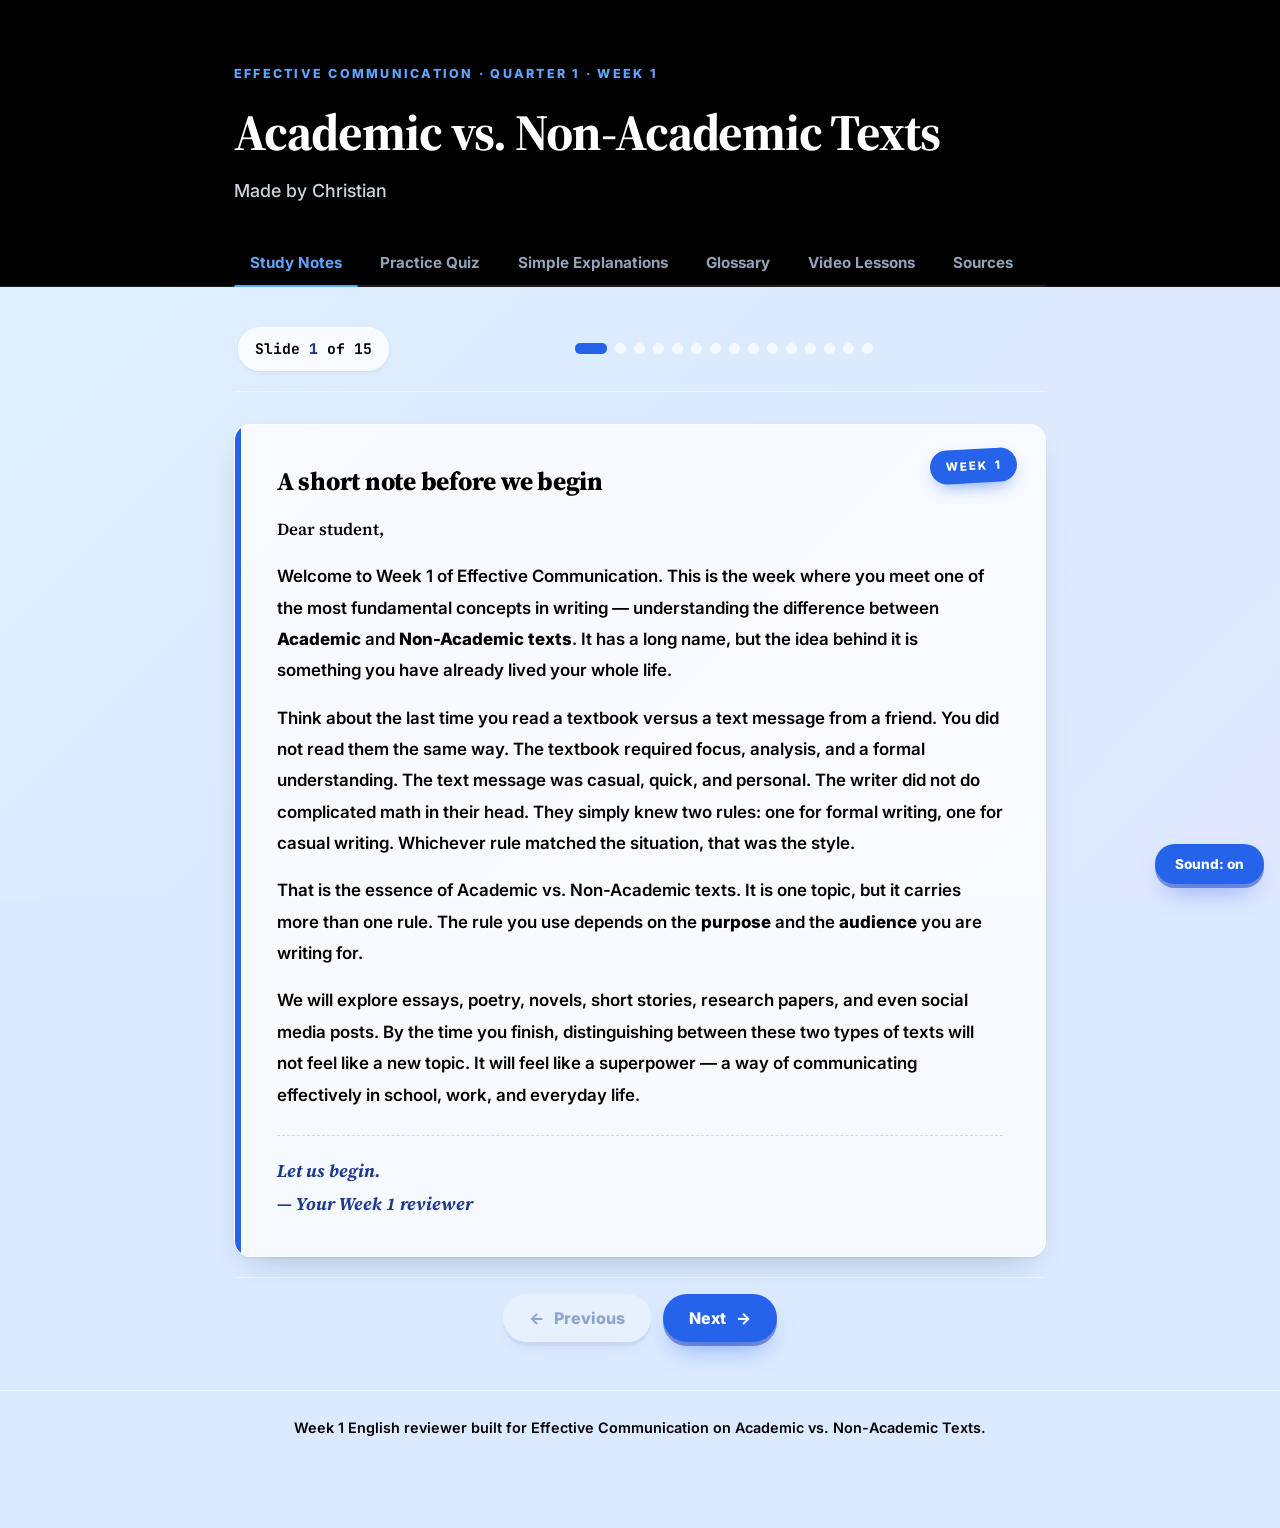
==== commit 7cf1abe8: "Update fmt.Println message from 'Hello' to 'Goodbye'" ====
--- a/index.html
+++ b/index.html
@@ -444,37 +444,33 @@
   <section class="panel" id="sources" role="tabpanel">
     <article class="card card-emerald">
       <h2>Source Materials</h2>
-      <p>Swipe left or right to browse through the screenshots. Click on any image to zoom in.</p>
+      <p>Click on any image to zoom in and swipe through them.</p>
     </article>
-    <div class="carousel-wrapper">
-      <button class="carousel-btn prev" onclick="scrollCarousel(-1)">&#10094;</button>
-      <div class="sources-carousel" id="sourcesCarousel">
-        <img src="Academicvsnonacademic.png" alt="Source Screenshot 1" class="source-img">
-        <img src="1.png" alt="Source Screenshot 2" class="source-img">
-        <img src="2.png" alt="Source Screenshot 3" class="source-img">
-        <img src="3.png" alt="Source Screenshot 4" class="source-img">
-        <img src="4.png" alt="Source Screenshot 5" class="source-img">
-        <img src="5.png" alt="Source Screenshot 6" class="source-img">
-        <img src="6.png" alt="Source Screenshot 7" class="source-img">
-        <img src="7.png" alt="Source Screenshot 8" class="source-img">
-        <img src="8.png" alt="Source Screenshot 9" class="source-img">
-        <img src="9.png" alt="Source Screenshot 10" class="source-img">
-        <img src="10.png" alt="Source Screenshot 11" class="source-img">
-        <img src="11.png" alt="Source Screenshot 12" class="source-img">
-        <img src="12.png" alt="Source Screenshot 13" class="source-img">
-        <img src="13.png" alt="Source Screenshot 14" class="source-img">
-        <img src="14.png" alt="Source Screenshot 15" class="source-img">
-        <img src="15.png" alt="Source Screenshot 16" class="source-img">
-        <img src="16.png" alt="Source Screenshot 17" class="source-img">
-        <img src="17.png" alt="Source Screenshot 18" class="source-img">
-        <img src="18.png" alt="Source Screenshot 19" class="source-img">
-        <img src="19.png" alt="Source Screenshot 20" class="source-img">
-        <img src="20.png" alt="Source Screenshot 21" class="source-img">
-        <img src="21.png" alt="Source Screenshot 22" class="source-img">
-        <img src="22.png" alt="Source Screenshot 23" class="source-img">
-        <img src="23.png" alt="Source Screenshot 24" class="source-img">
-      </div>
-      <button class="carousel-btn next" onclick="scrollCarousel(1)">&#10095;</button>
+    <div class="sources-grid" id="sourcesGrid">
+      <img src="Academicvsnonacademic.png" alt="Source Screenshot 1" class="source-img">
+      <img src="1.png" alt="Source Screenshot 2" class="source-img">
+      <img src="2.png" alt="Source Screenshot 3" class="source-img">
+      <img src="3.png" alt="Source Screenshot 4" class="source-img">
+      <img src="4.png" alt="Source Screenshot 5" class="source-img">
+      <img src="5.png" alt="Source Screenshot 6" class="source-img">
+      <img src="6.png" alt="Source Screenshot 7" class="source-img">
+      <img src="7.png" alt="Source Screenshot 8" class="source-img">
+      <img src="8.png" alt="Source Screenshot 9" class="source-img">
+      <img src="9.png" alt="Source Screenshot 10" class="source-img">
+      <img src="10.png" alt="Source Screenshot 11" class="source-img">
+      <img src="11.png" alt="Source Screenshot 12" class="source-img">
+      <img src="12.png" alt="Source Screenshot 13" class="source-img">
+      <img src="13.png" alt="Source Screenshot 14" class="source-img">
+      <img src="14.png" alt="Source Screenshot 15" class="source-img">
+      <img src="15.png" alt="Source Screenshot 16" class="source-img">
+      <img src="16.png" alt="Source Screenshot 17" class="source-img">
+      <img src="17.png" alt="Source Screenshot 18" class="source-img">
+      <img src="18.png" alt="Source Screenshot 19" class="source-img">
+      <img src="19.png" alt="Source Screenshot 20" class="source-img">
+      <img src="20.png" alt="Source Screenshot 21" class="source-img">
+      <img src="21.png" alt="Source Screenshot 22" class="source-img">
+      <img src="22.png" alt="Source Screenshot 23" class="source-img">
+      <img src="23.png" alt="Source Screenshot 24" class="source-img">
     </div>
   </section>
 
--- a/English2ndtermweek1.css
+++ b/English2ndtermweek1.css
@@ -68,10 +68,23 @@
   min-height:100vh;
 }
 
+/* ============================
+   Background video + overlay
+   ============================ */
+.bg-video{
+  position:fixed;
+  inset:0;
+  width:100%;
+  height:100%;
+  object-fit:cover;
+  z-index:-2;
+  pointer-events:none;
+}
+
 .bg-video-overlay{
   position:fixed;
   inset:0;
-  background:linear-gradient(135deg, #e0f2fe 0%, #dbeafe 50%, #e0e7ff 100%);
+  background: linear-gradient(135deg, rgba(224, 242, 254, 0.88) 0%, rgba(219, 234, 254, 0.88) 50%, rgba(224, 231, 255, 0.88) 100%);
   z-index:-1;
   pointer-events:none;
 }
@@ -329,31 +342,45 @@
 }
 .deck-dot.is-active:hover{transform:scale(1.05);}
 
-.deck-stage{display:grid;align-items:start;}
-.deck-stage > .slide{
-  grid-area:1 / 1;
-  opacity:0;visibility:hidden;
-  transform:translateY(16px) scale(.985);
-  transition:opacity .55s var(--ease-smooth),
-             transform .7s var(--ease-out),
-             visibility 0s linear .7s;
-  pointer-events:none;
-}
-.deck-stage > .slide.is-active{
-  opacity:1;visibility:visible;
-  transform:translateY(0) scale(1);
-  transition-delay:0s;pointer-events:auto;
-}
+/* FIX: Make deck-stage collapse to the active slide height */
+.deck-stage {
+  position: relative;
+  width: 100%;
+}
+
+.deck-stage > .slide {
+  position: absolute;
+  top: 0;
+  left: 0;
+  width: 100%;
+  opacity: 0;
+  visibility: hidden;
+  transform: translateY(16px) scale(.985);
+  transition: opacity .55s var(--ease-smooth),
+              transform .7s var(--ease-out),
+              visibility 0s linear .7s;
+  pointer-events: none;
+}
+
+.deck-stage > .slide.is-active {
+  position: relative;
+  opacity: 1;
+  visibility: visible;
+  transform: translateY(0) scale(1);
+  transition-delay: 0s;
+  pointer-events: auto;
+}
+
 .deck-stage > .slide > .card{margin-bottom:0;}
 
-/* Deck nav */
+/* Deck nav — Reduced spacing */
 .deck-controls{
   display:flex;
   justify-content:center;
   align-items:center;
   gap:12px;
-  margin-top:32px;
-  padding-top:24px;
+  margin-top: 20px;
+  padding-top: 16px;
   border-top:1px solid rgba(255,255,255,.45);
 }
 .deck-btn{
@@ -542,7 +569,7 @@
 .result-meta{font-size:1rem;color:#1f2937;font-weight:600;margin-bottom:22px;}
 .result-actions{display:flex;gap:10px;justify-content:center;flex-wrap:wrap;margin-top:26px;}
 
-/* Simple Explanations / Glossary / Video items / Sources */
+/* Simple Explanations / Glossary / Video items */
 .cheat-item,.gloss-item,.video-item{
   background:rgba(255,255,255,.78);
   backdrop-filter:var(--glass-blur);
@@ -602,28 +629,76 @@
 .video-link:hover{background:var(--youtube);color:#fff;transform:translateY(-2px);}
 .video-link svg{width:14px;height:14px;fill:currentColor;}
 
-/* Sources Grid & Zoom */
-.sources-grid {
-  display: grid;
-  grid-template-columns: repeat(auto-fill, minmax(160px, 1fr));
+/* ============================
+   Sources Carousel & Zoom
+   ============================ */
+.carousel-wrapper {
+  position: relative;
+  display: flex;
+  align-items: center;
+  margin-top: 20px;
+}
+
+.sources-carousel {
+  display: flex;
+  overflow-x: auto;
+  scroll-snap-type: x mandatory;
   gap: 16px;
-  margin-top: 20px;
-}
+  padding: 10px 0;
+  scroll-behavior: smooth;
+  -webkit-overflow-scrolling: touch;
+  scrollbar-width: none; /* Firefox */
+  flex: 1;
+}
+.sources-carousel::-webkit-scrollbar {
+  display: none; /* Chrome/Safari */
+}
+
 .source-img {
-  width: 100%;
+  flex: 0 0 auto;
+  width: 80vw;
+  max-width: 400px;
   height: auto;
   border-radius: var(--radius-sm);
   cursor: pointer;
   border: 3px solid rgba(255,255,255,.6);
   box-shadow: var(--shadow);
+  scroll-snap-align: center;
   transition: transform .3s var(--ease-spring), box-shadow .3s var(--ease-out), border-color .3s;
 }
 .source-img:hover {
-  transform: scale(1.05) translateY(-4px);
+  transform: scale(1.02) translateY(-4px);
   box-shadow: var(--shadow-lg);
   border-color: var(--blue);
 }
 
+/* Carousel Navigation Buttons */
+.carousel-btn {
+  background: rgba(255,255,255,0.9);
+  border: 2px solid var(--blue);
+  color: var(--blue-d);
+  border-radius: 50%;
+  width: 44px;
+  height: 44px;
+  display: grid;
+  place-items: center;
+  cursor: pointer;
+  font-size: 1.2rem;
+  font-weight: bold;
+  position: absolute;
+  z-index: 10;
+  box-shadow: 0 4px 10px rgba(0,0,0,0.15);
+  transition: all 0.2s;
+}
+.carousel-btn:hover {
+  background: var(--blue);
+  color: white;
+  transform: scale(1.1);
+}
+.carousel-btn.prev { left: -20px; }
+.carousel-btn.next { right: -20px; }
+
+/* Zoom Modal */
 .zoom-modal {
   position: fixed;
   inset: 0;
@@ -653,6 +728,29 @@
 .zoom-modal.active img {
   transform: scale(1);
 }
+
+/* Zoom Modal Navigation */
+.zoom-nav {
+  position: absolute;
+  top: 50%;
+  transform: translateY(-50%);
+  background: rgba(255,255,255,0.15);
+  border: 2px solid white;
+  color: white;
+  border-radius: 50%;
+  width: 54px;
+  height: 54px;
+  display: grid;
+  place-items: center;
+  cursor: pointer;
+  font-size: 1.5rem;
+  z-index: 2001;
+  transition: background 0.3s, transform 0.2s;
+}
+.zoom-nav:hover { background: rgba(255,255,255,0.4); transform: translateY(-50%) scale(1.1); }
+.zoom-nav.prev { left: 24px; }
+.zoom-nav.next { right: 24px; }
+
 .zoom-close {
   position: absolute;
   top: 24px;
@@ -670,6 +768,7 @@
   place-items: center;
   box-shadow: 0 4px 15px rgba(239,68,68,.5);
   transition: transform .2s, background .2s;
+  z-index: 2002;
 }
 .zoom-close:hover {
   transform: scale(1.1) rotate(90deg);
@@ -740,7 +839,10 @@
   .deck-dots{width:100%;}
   table { font-size: 0.85rem; }
   th, td { padding: 8px; }
-  .sources-grid { grid-template-columns: repeat(auto-fill, minmax(120px, 1fr)); }
+  .source-img { width: 85vw; }
+  .carousel-btn.prev { left: -10px; }
+  .carousel-btn.next { right: -10px; }
+  .zoom-nav { display: none; } /* Rely on swipe on mobile */
 }
 
 @media (prefers-reduced-motion:reduce){
@@ -749,4 +851,4 @@
     animation-iteration-count:1 !important;
     transition-duration:.01ms !important;
   }
-}+}
